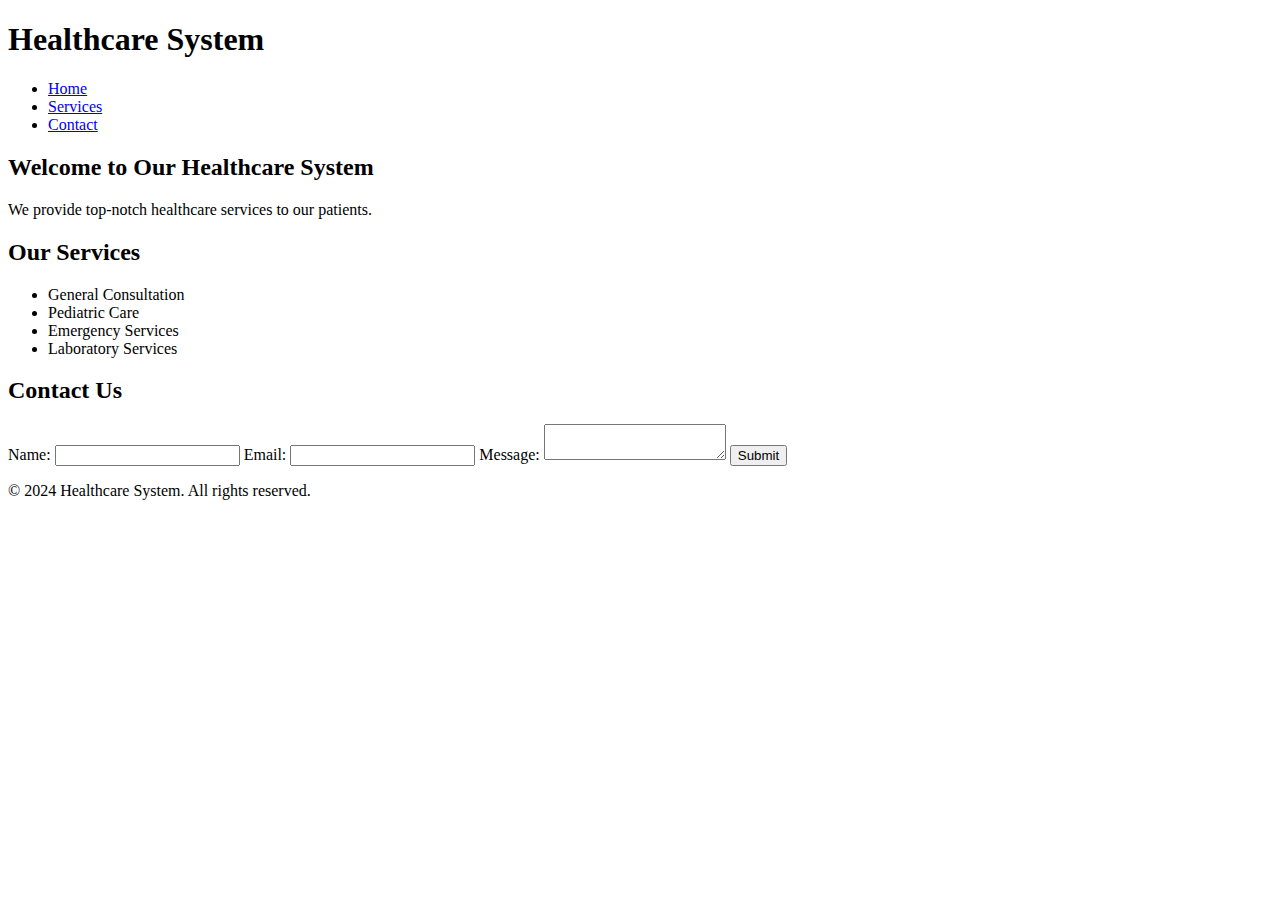
==== index.html @ ab4722b8 "Create index.html" ====
<!DOCTYPE html>
<html lang="en">
<head>
    <meta charset="UTF-8">
    <meta name="viewport" content="width=device-width, initial-scale=1.0">
    <title>Healthcare System</title>
    <link rel="stylesheet" href="styles.css">
</head>
<body>
    <header>
        <h1>Healthcare System</h1>
        <nav>
            <ul>
                <li><a href="#home">Home</a></li>
                <li><a href="#services">Services</a></li>
                <li><a href="#contact">Contact</a></li>
            </ul>
        </nav>
    </header>
    <main>
        <section id="home">
            <h2>Welcome to Our Healthcare System</h2>
            <p>We provide top-notch healthcare services to our patients.</p>
        </section>
        <section id="services">
            <h2>Our Services</h2>
            <ul>
                <li>General Consultation</li>
                <li>Pediatric Care</li>
                <li>Emergency Services</li>
                <li>Laboratory Services</li>
            </ul>
        </section>
        <section id="contact">
            <h2>Contact Us</h2>
            <form id="contactForm">
                <label for="name">Name:</label>
                <input type="text" id="name" name="name" required>
                
                <label for="email">Email:</label>
                <input type="email" id="email" name="email" required>
                
                <label for="message">Message:</label>
                <textarea id="message" name="message" required></textarea>
                
                <button type="submit">Submit</button>
            </form>
            <div id="formResponse"></div>
        </section>
    </main>
    <footer>
        <p>&copy; 2024 Healthcare System. All rights reserved.</p>
    </footer>
    <script src="scripts.js"></script>
</body>
</html>
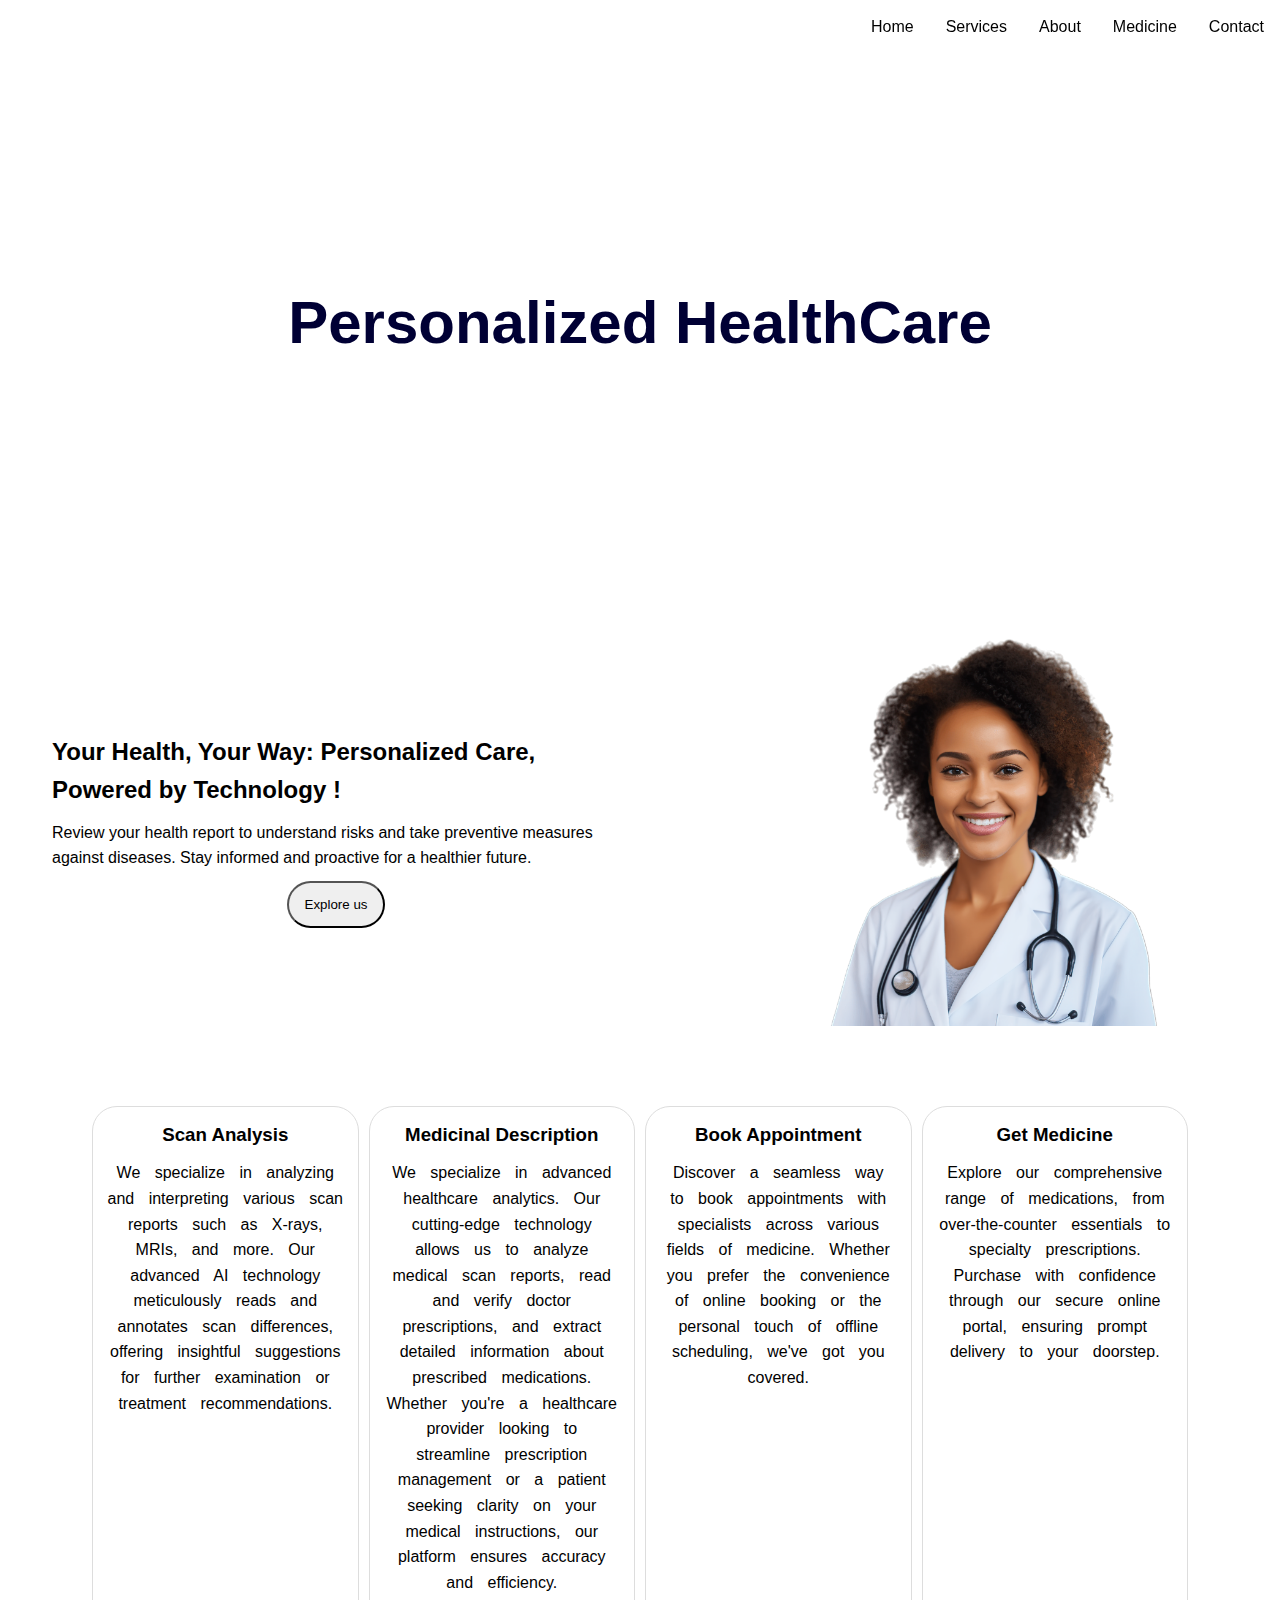
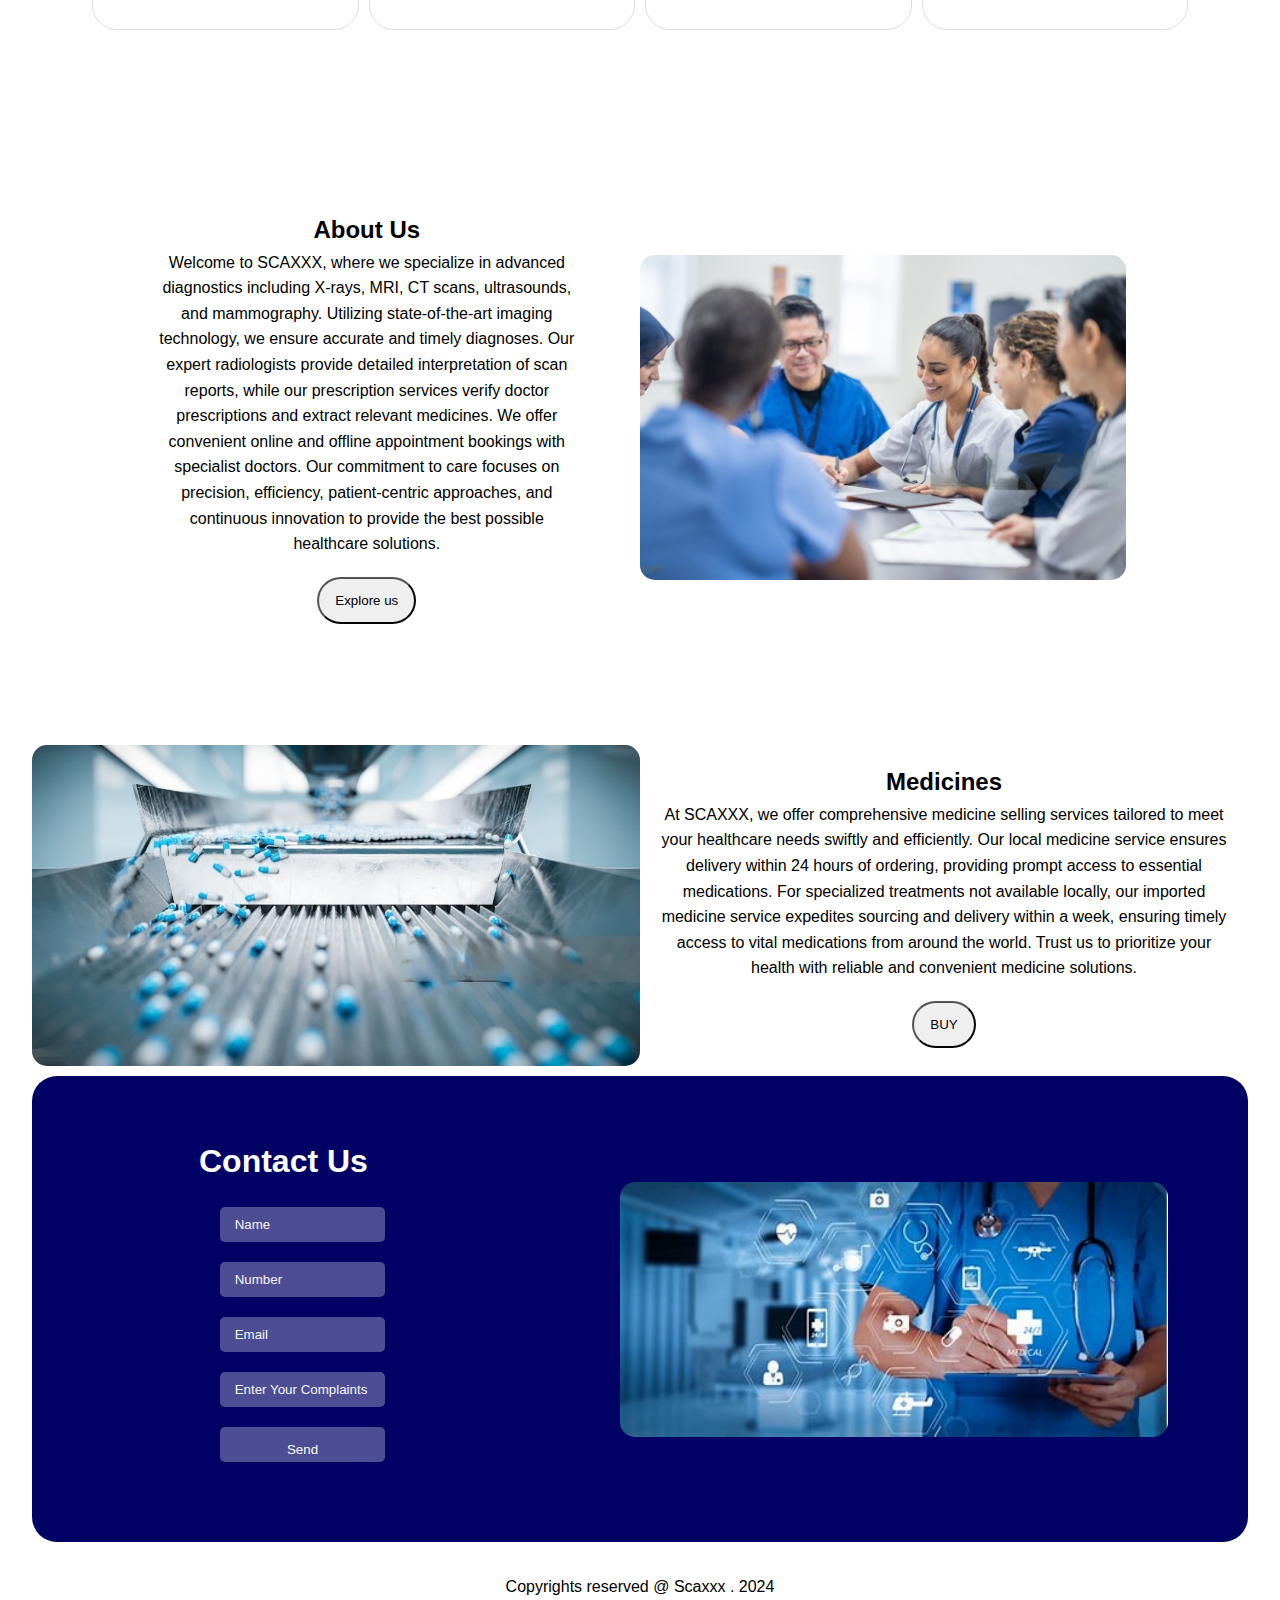
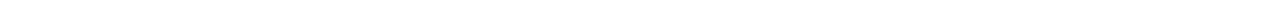
==== commit 75a72b46: "intial commmit" ====
--- a/index.html
+++ b/index.html
@@ -3,54 +3,86 @@
 <head>
     <meta charset="UTF-8">
     <meta name="viewport" content="width=device-width, initial-scale=1.0">
-    <title>Healthcare System</title>
-    <link rel="stylesheet" href="styles.css">
+    <link rel="stylesheet" href="styles/styles1.css">
+    <title>Document</title>
 </head>
 <body>
     <header>
-        <h1>Healthcare System</h1>
-        <nav>
-            <ul>
-                <li><a href="#home">Home</a></li>
-                <li><a href="#services">Services</a></li>
-                <li><a href="#contact">Contact</a></li>
-            </ul>
-        </nav>
+    <div class="navbar">
+        <a href="#contact">Contact</a>
+        <a href="#pricing">Medicine</a>
+        <a href="#About">About</a>
+        <a href="#Services">Services</a>
+        <a href="#home">Home</a>
+    </div>
     </header>
     <main>
-        <section id="home">
-            <h2>Welcome to Our Healthcare System</h2>
-            <p>We provide top-notch healthcare services to our patients.</p>
-        </section>
-        <section id="services">
-            <h2>Our Services</h2>
-            <ul>
-                <li>General Consultation</li>
-                <li>Pediatric Care</li>
-                <li>Emergency Services</li>
-                <li>Laboratory Services</li>
-            </ul>
-        </section>
-        <section id="contact">
-            <h2>Contact Us</h2>
-            <form id="contactForm">
-                <label for="name">Name:</label>
-                <input type="text" id="name" name="name" required>
-                
-                <label for="email">Email:</label>
-                <input type="email" id="email" name="email" required>
-                
-                <label for="message">Message:</label>
-                <textarea id="message" name="message" required></textarea>
-                
-                <button type="submit">Submit</button>
-            </form>
-            <div id="formResponse"></div>
-        </section>
+        <div id = "home" class="intro"> 
+           <h1>Personalized HealthCare</h1>
+          
+    </div>
+    <div id="home" class="home">
+        <div class="content">
+                <h2>Your Health, Your Way: Personalized Care, Powered by Technology !</h2>
+                <p>Review your health report to understand risks and take preventive measures against diseases. Stay informed and proactive for a healthier future.</p>
+                <button class="explore">Explore us</button>
+            </div>
+                <img src="images/doc.png" alt="doctor">
+
+    </div>
+    <div id="Services" class="Services">
+        <div class="grid-item">
+            <h3>Scan Analysis</h3>
+            <p class="spacing">We specialize in analyzing and interpreting various scan reports such as X-rays, MRIs, and more. Our advanced AI technology meticulously reads and annotates scan differences, offering insightful suggestions for further examination or treatment recommendations.</p>
+        </div>
+        <div class="grid-item">
+            <h3>Medicinal Description</h3>
+            <p class="spacing">We specialize in advanced healthcare analytics. Our cutting-edge technology allows us to analyze medical scan reports, read and verify doctor prescriptions, and extract detailed information about prescribed medications. Whether you're a healthcare provider looking to streamline prescription management or a patient seeking clarity on your medical instructions, our platform ensures accuracy and efficiency.</p>
+        </div>
+        <div class="grid-item">
+            <h3>Book Appointment</h3>
+            <p class="spacing">Discover a seamless way to book appointments with specialists across various fields of medicine. Whether you prefer the convenience of online booking or the personal touch of offline scheduling, we've got you covered.</p>
+        </div>
+        <div class="grid-item">
+            <h3>Get Medicine</h3>
+            <p class="spacing">Explore our comprehensive range of medications, from over-the-counter essentials to specialty prescriptions. Purchase with confidence through our secure online portal, ensuring prompt delivery to your doorstep.</p>
+        </div>
+    </div>
+    <div id="About" class="About">
+        <div class="content1">
+            <div class="about-text">
+                <h2>About Us</h2>
+                <p>Welcome to SCAXXX, where we specialize in advanced diagnostics including X-rays, MRI, CT scans, ultrasounds, and mammography. Utilizing state-of-the-art imaging technology, we ensure accurate and timely diagnoses. Our expert radiologists provide detailed interpretation of scan reports, while our prescription services verify doctor prescriptions and extract relevant medicines. We offer convenient online and offline appointment bookings with specialist doctors. Our commitment to care focuses on precision, efficiency, patient-centric approaches, and continuous innovation to provide the best possible healthcare solutions.</p>
+                <button class="explore">Explore us</button>
+            </div>
+            <img src="images/About.jpeg" alt="About Us Image">
+        </div>
+    </div>
+    <div id='pricing' class="medication">
+        <div class="content1">
+            <div class="medication-text">
+                <h2>Medicines</h2>
+                <p>At SCAXXX, we offer comprehensive medicine selling services tailored to meet your healthcare needs swiftly and efficiently. Our local medicine service ensures delivery within 24 hours of ordering, providing prompt access to essential medications. For specialized treatments not available locally, our imported medicine service expedites sourcing and delivery within a week, ensuring timely access to vital medications from around the world. Trust us to prioritize your health with reliable and convenient medicine solutions.</p>
+                <button class="explore">BUY</button>
+            </div>
+            <img src="images/medication.jpeg" alt="About Us Image">
+        </div>
+    </div>
+    <div id='contact' class="contact">
+        <div class="form">
+            <h1 class="heading">Contact Us</h1>
+            <input type="text" class="name" placeholder="name" autocomplete="off" required>
+           <input type="text" class="number" placeholder="number" autocomplete="off">
+           <input type="email" class="email" placeholder="email" autocomplete="off">
+           <input type="textbox" class="textbox" placeholder="enter your complaints" autocomplete="off">
+           <button class="Signin">Send</button>
+            <!-- <a href="" class="link">Don't Have an account? Register Now</a> -->
+        </div>
+        <img src="images/hos2.jpg" alt="Image">
+    </div>
     </main>
     <footer>
-        <p>&copy; 2024 Healthcare System. All rights reserved.</p>
+        <p>Copyrights reserved @ Scaxxx . 2024</p>
     </footer>
-    <script src="scripts.js"></script>
 </body>
 </html>
--- a/styles/styles1.css
+++ b/styles/styles1.css
@@ -0,0 +1,256 @@
+* {
+    margin: auto;
+    padding: auto;
+    box-sizing: border-box;
+}
+*:focus {
+    outline: auto;
+}
+html {
+    scroll-behavior: smooth;
+}
+body {
+    font-family: Arial, sans-serif;
+    line-height: 1.6;
+}
+.Services {
+    display: grid;
+    grid-template-columns: repeat(4, 1fr); /* Define 4 equal columns */
+    gap: 10px; /* Space between grid items */
+    padding: 60px;
+    background: transparent;
+    max-width: 1600px; /* Increased max-width to accommodate larger boxes */
+    margin: auto auto;
+    border-radius: 25px;
+}
+
+.Services h3, .home h3 {
+    margin-bottom: 10px;
+}
+.home {
+    display: flex;
+    justify-content: space-between;
+    align-items: center;
+    padding: 20px; /* Example padding */
+}
+.home .content {
+    flex: 1; /* Take remaining space */
+    font-family: Arial, Helvetica, sans-serif;
+}
+.About .content1 {
+    display: flex;
+    align-items: center;
+    justify-content: space-between;
+}
+.About .content1 .about-text{
+    flex: 1;
+    padding-right: 60px;
+    text-align: center;
+}
+.About .content1 img{
+    width: 50%;
+    height: auto;
+    border-radius: 15px;
+}
+.home h2 {
+    font-size: 24px; /* Example font size */
+    margin-bottom: 10px; /* Example margin */
+}
+.home p {
+    font-size: 16px; /* Example font size */
+    margin-bottom: 10px; /* Example margin */
+}
+.home img{
+    width: 50%; /* Example image width */
+    height: auto; /* Maintain aspect ratio */
+    float: right; /* Float image to the right */
+    margin-left: 20px; /* Example margin */
+}
+.home button , .About button ,.medication button {
+    float: center;
+    display: block;
+    color: rgb(0, 0, 0);
+    text-align: center;
+    padding: 14px 16px;
+    text-decoration: none;
+    border-radius: 25px;
+}
+.home button:hover ,.About button:hover ,.medication button:hover{
+    background-color: rgb(5, 3, 3);
+    color: white;
+}
+.grid-item {
+    background-color: #fff;
+    padding: 5% 5%; /* Increased padding for larger content area */
+    margin: auto;
+    width: 100%;
+    box-shadow: 0 2px 4px rgba(0, 0, 0, 0.1);
+    border: 1px solid #ddd;
+    text-align: center;
+    box-shadow: 0 2px 4px rgba(255, 255, 255, 0.1);
+    font-size: 1em; /* Increased font size for better visibility */
+    height: 100%; /* Set a fixed height for the boxes */
+    border-radius: 25px;
+}
+.intro{
+    background-image: url("images/hos3.jpg");
+    background-repeat: no-repeat;
+    background-position: center;
+    background-size: cover;
+    display: flex;
+    color: rgb(0, 0, 0);
+    text-align: left;
+    justify-content: left;
+    font-size: large;
+    padding: 20% 20%;
+}
+.About {
+    padding: 10% 10%;
+}
+p {
+    margin-bottom: 20px; /* Space between paragraphs */
+}
+.spacing {
+    line-gap-override: 10px;
+    word-spacing: 10px; /* Space between words */
+}
+.navbar {
+    width: 100%;
+    overflow: hidden;
+    position: fixed;
+    top: 0;
+    border-radius: 25px;
+    background: transparent;
+}
+.navbar a {
+    float: right;
+    display: block;
+    color: rgb(0, 0, 0);
+    text-align: center;
+    padding: 14px 16px;
+    text-decoration: none;
+}
+.navbar a:hover {
+    background-color: #ddd;
+    color: black;
+}
+main {
+    padding: 2em;
+    background: white;
+}
+section {
+    margin-bottom: 2em;
+}
+.contact {
+    display: flex;
+    flex-direction: row;
+    justify-content: space-between;
+    align-items: center;
+    color: white;
+    padding: 60px;
+    background-color: rgb(0, 0, 101);
+    border-radius: 25px;
+  }
+  
+  .contact img {
+    width: 50%; /* adjust this value to change the width of the image */
+    height: auto; /* make the image cover the full height of the parent element */
+    object-fit: cover; /* ensure the image covers the entire area without stretching */
+    border-radius: 15px;
+    float: left; /* make the image float to the left side of the parent element */
+    margin-right: 20px; /* add some space between the image and the next element */
+}
+  .contact.form {
+    flex: 1;
+    display: contents;
+    flex-direction: column;
+    justify-content: center;
+    padding-right: 10px;
+    background-color: rgb(93, 31, 32);
+    border-radius: 25px;
+    margin-left: 20px; /* Add this line to create some space between the image and the form */
+  }
+  
+  .contact.form label {
+    margin-top: 1em;
+  }
+  
+  .contact.form input,
+  .contact.form textarea,
+  .contact.form button {
+    padding: 0 0 0 0.5em;
+    margin-top: 0.5em;
+  }
+.link {
+    text-align: center;
+    text-transform: capitalize;
+    text-decoration: none;
+    color: rgba(0, 0, 0, 0.5);
+    display: block;
+    margin: 30px auto;
+}
+.link:hover {
+    color: rgb(0, 0, 0);
+}
+.grid-item:hover {
+    transform: translateY(-5px);
+    box-shadow: 0 4px 8px rgba(0, 0, 0, 0.2);
+}
+.medication .content1 {
+    display: flex;
+    flex-direction: row-reverse; /* Reverse the order of items */
+    align-items: center;
+    justify-content: space-between;
+    margin-bottom: 10px;
+}
+
+.medication .content1 .medication-text {
+    flex: 1;
+    padding-right: 20px;
+    padding-left: 20px; /* Adjust padding for spacing */
+    text-align: center; /* Align text to the left */
+}
+
+.medication .content1 img{
+    width: 50%;
+    height: auto;
+    border-radius: 15px;
+}
+/* .intro h1{
+    text-align: left;
+    color: rgb(0, 0, 0);
+    font-size: 40px;
+    padding: auto auto;
+} */
+input,.Signin{
+    width:80%;
+    height: 35px;
+    display: block;
+    margin: 20px auto;
+    border-radius: 5px;
+    background: rgba(255, 255, 255, 0.3);
+    border:none;
+    color:white;
+    padding: 15px;
+    transition:.5s;
+    text-transform: capitalize;
+}
+input::placeholder{
+    color:rgb(245, 245, 245);
+}
+input:focus,.Signin:hover{
+background: white ;
+color:black;
+}
+input:focus::placeholder{
+color : black;
+}
+footer p{
+   
+    text-align: center;
+}
+.intro h1 {
+    text-align: center;
+    font-size: 60px;
+    color: rgb(0, 0, 52);
+  }
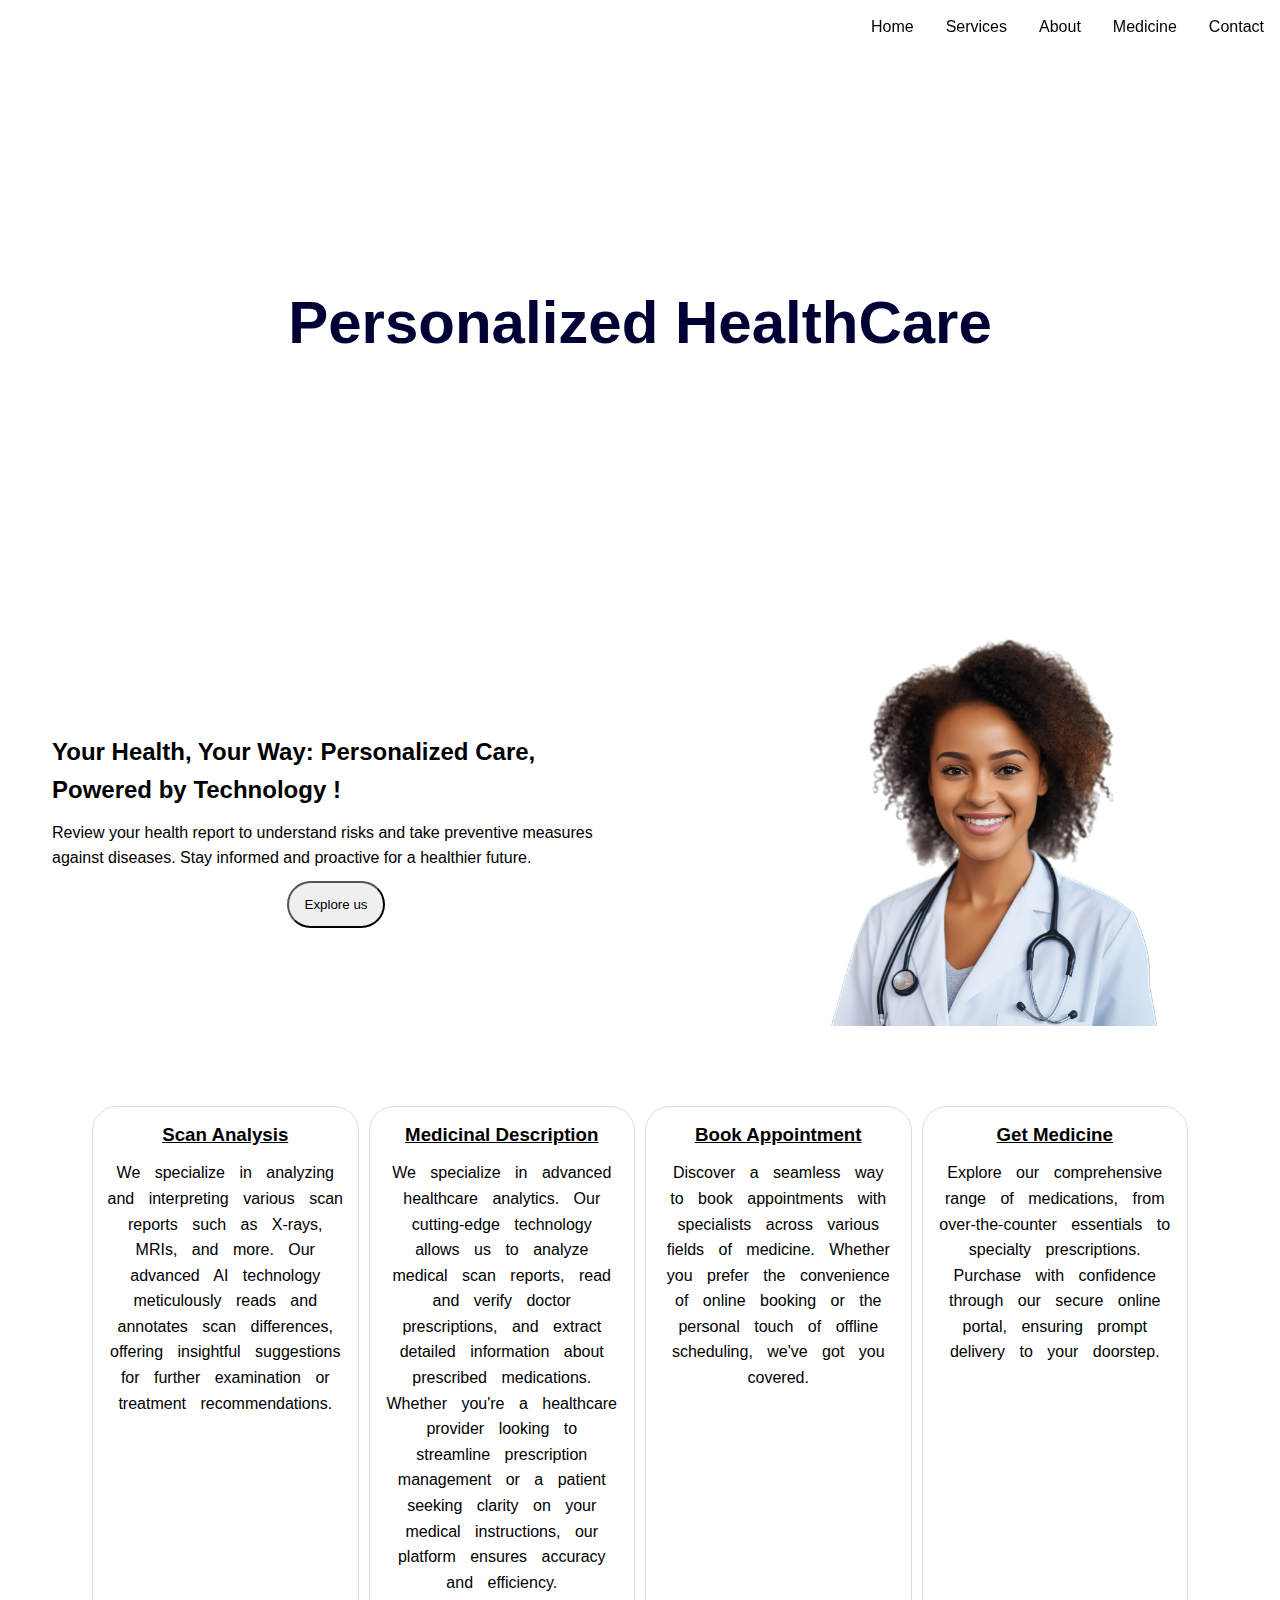
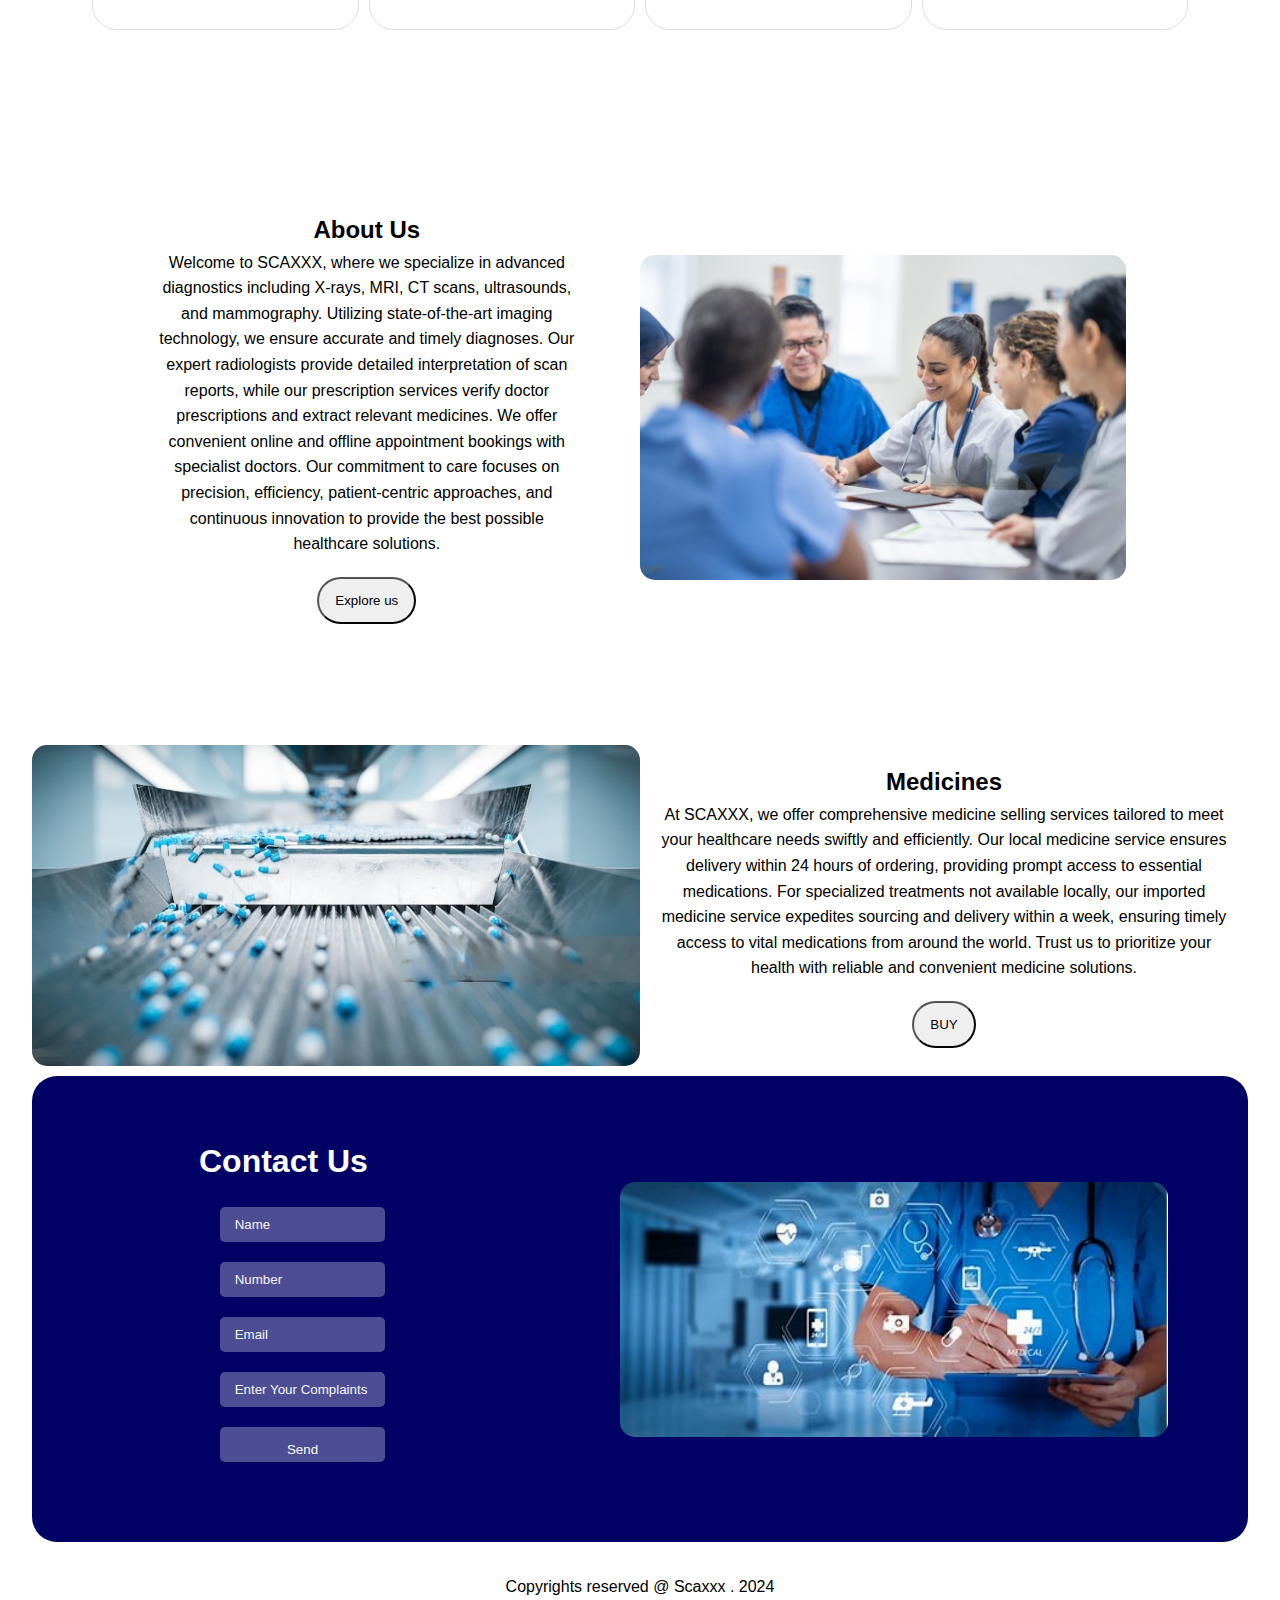
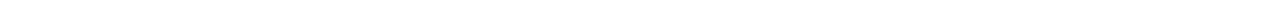
==== commit 6c849490: "intial commmit" ====
--- a/index.html
+++ b/index.html
@@ -13,7 +13,7 @@
         <a href="#pricing">Medicine</a>
         <a href="#About">About</a>
         <a href="#Services">Services</a>
-        <a href="#home">Home</a>
+        <a href="#home" >Home</a>
     </div>
     </header>
     <main>
@@ -32,19 +32,27 @@
     </div>
     <div id="Services" class="Services">
         <div class="grid-item">
+            <a href="https://annotation1-fiqc8ihdzaisruxa44cpyk.streamlit.app/" style="color: black;">
             <h3>Scan Analysis</h3>
+            </a>
             <p class="spacing">We specialize in analyzing and interpreting various scan reports such as X-rays, MRIs, and more. Our advanced AI technology meticulously reads and annotates scan differences, offering insightful suggestions for further examination or treatment recommendations.</p>
         </div>
         <div class="grid-item">
+            <a href="" style="color: black;">
             <h3>Medicinal Description</h3>
+            </a>
             <p class="spacing">We specialize in advanced healthcare analytics. Our cutting-edge technology allows us to analyze medical scan reports, read and verify doctor prescriptions, and extract detailed information about prescribed medications. Whether you're a healthcare provider looking to streamline prescription management or a patient seeking clarity on your medical instructions, our platform ensures accuracy and efficiency.</p>
         </div>
         <div class="grid-item">
+            <a href="doctor.html" style="color: black;">
             <h3>Book Appointment</h3>
+            </a>
             <p class="spacing">Discover a seamless way to book appointments with specialists across various fields of medicine. Whether you prefer the convenience of online booking or the personal touch of offline scheduling, we've got you covered.</p>
         </div>
         <div class="grid-item">
+            <a href="Medicines.html" style="color: black;">
             <h3>Get Medicine</h3>
+            </a>
             <p class="spacing">Explore our comprehensive range of medications, from over-the-counter essentials to specialty prescriptions. Purchase with confidence through our secure online portal, ensuring prompt delivery to your doorstep.</p>
         </div>
     </div>
@@ -63,7 +71,7 @@
             <div class="medication-text">
                 <h2>Medicines</h2>
                 <p>At SCAXXX, we offer comprehensive medicine selling services tailored to meet your healthcare needs swiftly and efficiently. Our local medicine service ensures delivery within 24 hours of ordering, providing prompt access to essential medications. For specialized treatments not available locally, our imported medicine service expedites sourcing and delivery within a week, ensuring timely access to vital medications from around the world. Trust us to prioritize your health with reliable and convenient medicine solutions.</p>
-                <button class="explore">BUY</button>
+                <button id="buyButton" class="explore">BUY</button>
             </div>
             <img src="images/medication.jpeg" alt="About Us Image">
         </div>
@@ -84,5 +92,6 @@
     <footer>
         <p>Copyrights reserved @ Scaxxx . 2024</p>
     </footer>
+    <script src="script.js/scripts.js"></script>
 </body>
 </html>
